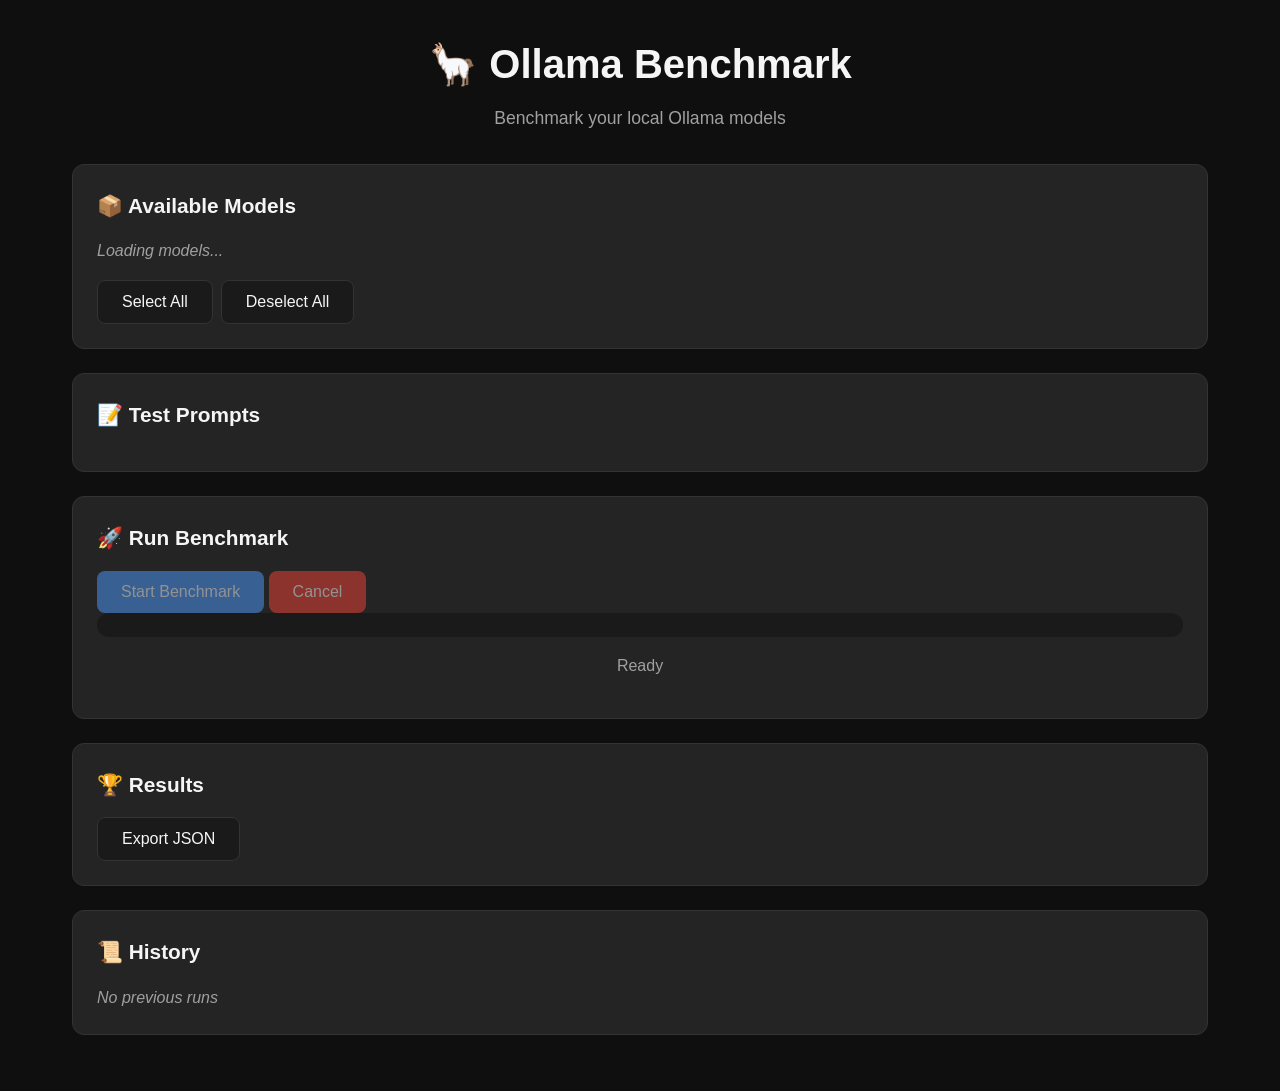
==== static/index.html @ 3a1e4e5f "Initial commit: Ollama Benchmark Tool" ====
<!DOCTYPE html>
<html lang="en">
<head>
    <meta charset="UTF-8">
    <meta name="viewport" content="width=device-width, initial-scale=1.0">
    <title>Ollama Benchmark</title>
    <link rel="stylesheet" href="/static/style.css">
</head>
<body>
    <div class="container">
        <header>
            <h1>🦙 Ollama Benchmark</h1>
            <p class="subtitle">Benchmark your local Ollama models</p>
        </header>

        <section id="model-selection" class="card">
            <h2>📦 Available Models</h2>
            <div id="models-list" class="models-grid">
                <p class="loading">Loading models...</p>
            </div>
            <div class="actions">
                <button id="select-all" class="btn btn-secondary">Select All</button>
                <button id="deselect-all" class="btn btn-secondary">Deselect All</button>
            </div>
        </section>

        <section id="prompts-info" class="card">
            <h2>📝 Test Prompts</h2>
            <div id="prompts-summary"></div>
        </section>

        <section id="benchmark-controls" class="card">
            <h2>🚀 Run Benchmark</h2>
            <div class="controls-row">
                <button id="start-btn" class="btn btn-primary" disabled>
                    Start Benchmark
                </button>
                <button id="cancel-btn" class="btn btn-danger" disabled>
                    Cancel
                </button>
            </div>
            <div id="progress-container" class="hidden">
                <div class="progress-bar">
                    <div id="progress-fill" class="progress-fill"></div>
                </div>
                <p id="progress-text">Ready</p>
            </div>
        </section>

        <section id="results-section" class="card hidden">
            <h2>🏆 Results</h2>
            <div id="results-table"></div>
            <div class="actions">
                <button id="export-btn" class="btn btn-secondary">Export JSON</button>
            </div>
        </section>

        <section id="history-section" class="card">
            <h2>📜 History</h2>
            <div id="history-content">
                <p class="loading">No previous runs</p>
            </div>
        </section>
    </div>

    <script src="/static/app.js"></script>
</body>
</html>
---- static/style.css ----
:root {
    --bg-primary: #0f0f0f;
    --bg-secondary: #1a1a1a;
    --bg-card: #242424;
    --text-primary: #f5f5f5;
    --text-secondary: #a0a0a0;
    --accent: #4f9cff;
    --accent-hover: #3d7acc;
    --success: #4caf50;
    --warning: #ff9800;
    --danger: #f44336;
    --border: #333;
    --gold: #ffd700;
    --silver: #c0c0c0;
    --bronze: #cd7f32;
}

* {
    box-sizing: border-box;
    margin: 0;
    padding: 0;
}

body {
    font-family: -apple-system, BlinkMacSystemFont, 'Segoe UI', Roboto, Oxygen, Ubuntu, sans-serif;
    background: var(--bg-primary);
    color: var(--text-primary);
    line-height: 1.6;
    min-height: 100vh;
}

.container {
    max-width: 1200px;
    margin: 0 auto;
    padding: 2rem;
}

header {
    text-align: center;
    margin-bottom: 2rem;
}

header h1 {
    font-size: 2.5rem;
    margin-bottom: 0.5rem;
}

.subtitle {
    color: var(--text-secondary);
    font-size: 1.1rem;
}

.card {
    background: var(--bg-card);
    border-radius: 12px;
    padding: 1.5rem;
    margin-bottom: 1.5rem;
    border: 1px solid var(--border);
}

.card h2 {
    font-size: 1.3rem;
    margin-bottom: 1rem;
    display: flex;
    align-items: center;
    gap: 0.5rem;
}

.btn {
    padding: 0.75rem 1.5rem;
    border: none;
    border-radius: 8px;
    cursor: pointer;
    font-size: 1rem;
    font-weight: 500;
    transition: all 0.2s ease;
    display: inline-flex;
    align-items: center;
    gap: 0.5rem;
}

.btn:disabled {
    opacity: 0.5;
    cursor: not-allowed;
}

.btn-primary {
    background: var(--accent);
    color: white;
}

.btn-primary:hover:not(:disabled) {
    background: var(--accent-hover);
}

.btn-secondary {
    background: var(--bg-secondary);
    color: var(--text-primary);
    border: 1px solid var(--border);
}

.btn-secondary:hover:not(:disabled) {
    background: var(--border);
}

.btn-danger {
    background: var(--danger);
    color: white;
}

.btn-danger:hover:not(:disabled) {
    opacity: 0.9;
}

.actions {
    margin-top: 1rem;
    display: flex;
    gap: 0.5rem;
}

/* Model checkboxes */
.model-grid {
    display: grid;
    grid-template-columns: repeat(auto-fill, minmax(200px, 1fr));
    gap: 0.75rem;
}

.model-item {
    display: flex;
    align-items: center;
    gap: 0.5rem;
    padding: 0.75rem;
    background: var(--bg-secondary);
    border-radius: 8px;
    cursor: pointer;
    transition: background 0.2s;
}

.model-item:hover {
    background: var(--border);
}

.model-item input[type="checkbox"] {
    width: 18px;
    height: 18px;
    accent-color: var(--accent);
}

.model-item label {
    cursor: pointer;
    flex: 1;
    word-break: break-all;
}

/* Progress */
.progress-bar {
    width: 100%;
    height: 24px;
    background: var(--bg-secondary);
    border-radius: 12px;
    overflow: hidden;
    margin-bottom: 1rem;
}

.progress-fill {
    height: 100%;
    background: linear-gradient(90deg, var(--accent), var(--success));
    border-radius: 12px;
    transition: width 0.3s ease;
    width: 0%;
}

#progress-text {
    text-align: center;
    color: var(--text-secondary);
    margin-bottom: 1rem;
}

#progress-log {
    max-height: 200px;
    overflow-y: auto;
    font-family: 'Monaco', 'Consolas', monospace;
    font-size: 0.85rem;
    background: var(--bg-secondary);
    padding: 1rem;
    border-radius: 8px;
}

.log-entry {
    padding: 0.25rem 0;
    border-bottom: 1px solid var(--border);
}

.log-entry:last-child {
    border-bottom: none;
}

.log-entry.success {
    color: var(--success);
}

.log-entry.error {
    color: var(--danger);
}

.log-entry.info {
    color: var(--accent);
}

/* Results Table */
.results-table {
    width: 100%;
    border-collapse: collapse;
    margin-top: 1rem;
}

.results-table th,
.results-table td {
    padding: 0.75rem;
    text-align: left;
    border-bottom: 1px solid var(--border);
}

.results-table th {
    background: var(--bg-secondary);
    font-weight: 600;
    position: sticky;
    top: 0;
}

.results-table tr:hover {
    background: var(--bg-secondary);
}

.rank-1 { color: var(--gold); font-weight: bold; }
.rank-2 { color: var(--silver); font-weight: bold; }
.rank-3 { color: var(--bronze); font-weight: bold; }

.time-cell {
    font-family: 'Monaco', 'Consolas', monospace;
}

/* Prompts */
.prompt-item {
    background: var(--bg-secondary);
    padding: 1rem;
    border-radius: 8px;
    margin-bottom: 0.75rem;
}

.prompt-category {
    display: inline-block;
    padding: 0.25rem 0.75rem;
    border-radius: 4px;
    font-size: 0.8rem;
    font-weight: 500;
    margin-bottom: 0.5rem;
}

.prompt-category.reasoning { background: #9c27b0; }
.prompt-category.coding { background: #2196f3; }
.prompt-category.creative { background: #ff5722; }
.prompt-category.factual { background: #4caf50; }

.prompt-text {
    color: var(--text-secondary);
    font-size: 0.95rem;
}

/* Checkbox label */
.checkbox-label {
    display: flex;
    align-items: center;
    gap: 0.5rem;
    cursor: pointer;
}

.checkbox-label input[type="checkbox"] {
    width: 18px;
    height: 18px;
    accent-color: var(--accent);
}

.benchmark-controls {
    margin-bottom: 1rem;
}

/* Loading */
.loading {
    color: var(--text-secondary);
    font-style: italic;
}

/* Error state */
.error-message {
    background: rgba(244, 67, 54, 0.1);
    border: 1px solid var(--danger);
    color: var(--danger);
    padding: 1rem;
    border-radius: 8px;
    margin-top: 1rem;
}

/* Footer */
footer {
    text-align: center;
    padding: 2rem;
    color: var(--text-secondary);
    font-size: 0.9rem;
}

footer a {
    color: var(--accent);
    text-decoration: none;
}

footer a:hover {
    text-decoration: underline;
}

/* Responsive */
@media (max-width: 768px) {
    .container {
        padding: 1rem;
    }
    
    header h1 {
        font-size: 1.8rem;
    }
    
    .model-grid {
        grid-template-columns: 1fr;
    }
    
    .results-table {
        font-size: 0.85rem;
    }
    
    .results-table th,
    .results-table td {
        padding: 0.5rem;
    }
}
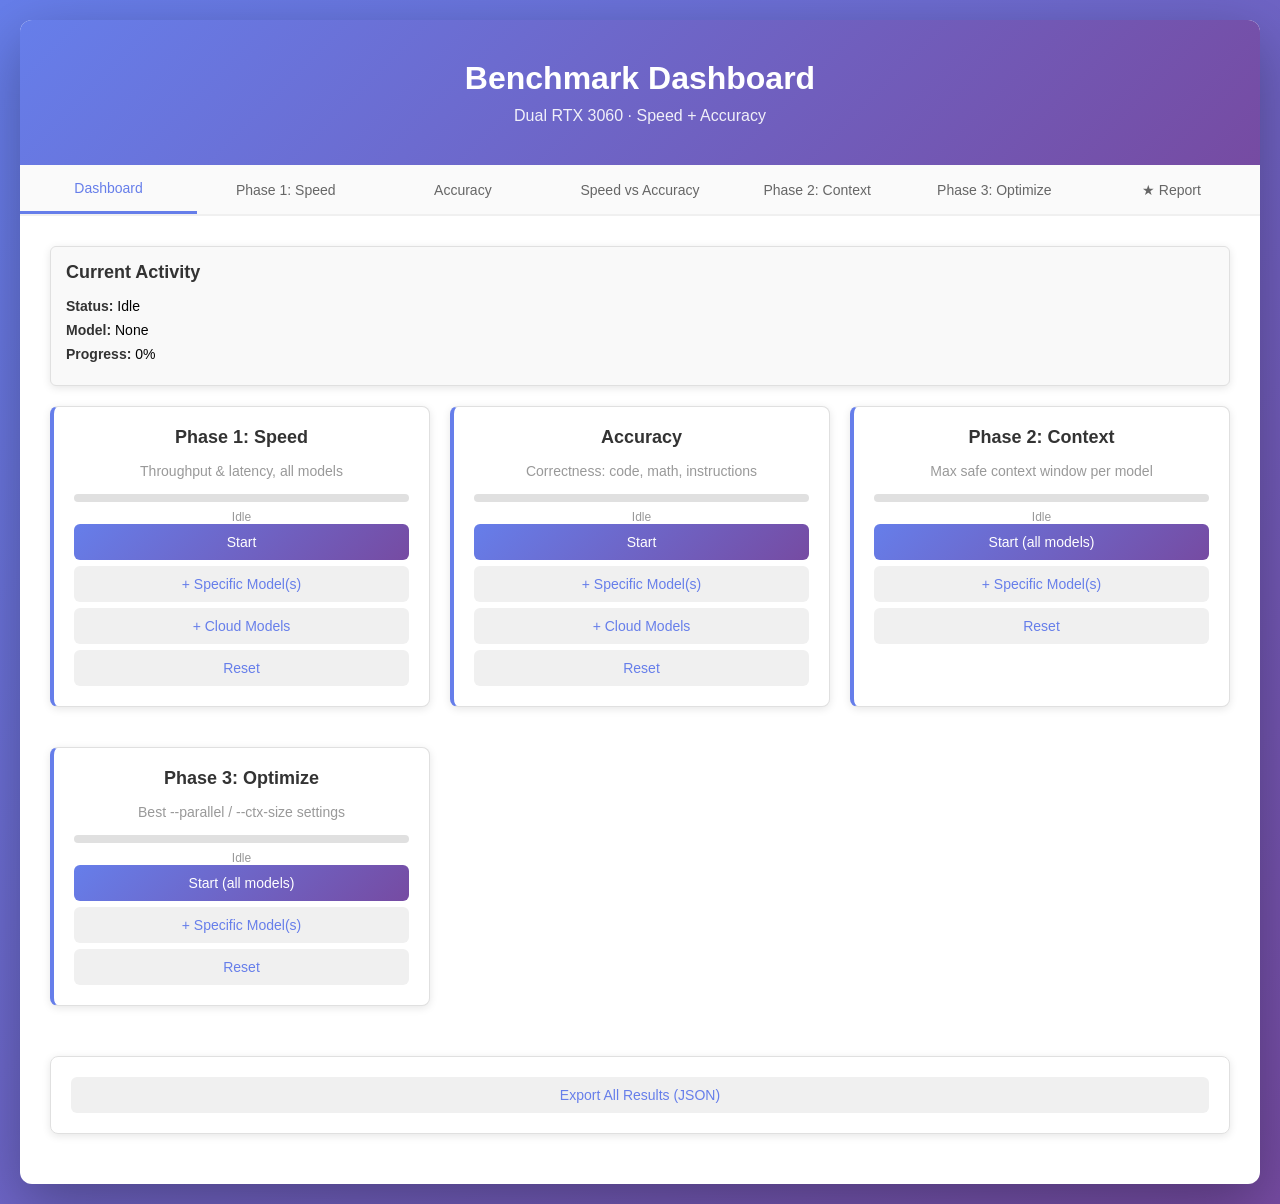
==== commit 53a8b3d5: "Add Ollama optimizer, cloud-only runs, and harden accuracy suite Phase 3 previously skipped any mode" ====
--- a/static/index.html
+++ b/static/index.html
@@ -3,64 +3,195 @@
 <head>
     <meta charset="UTF-8">
     <meta name="viewport" content="width=device-width, initial-scale=1.0">
-    <title>Ollama Benchmark</title>
+    <title>Benchmark Dashboard</title>
     <link rel="stylesheet" href="/static/style.css">
 </head>
 <body>
     <div class="container">
-        <header>
-            <h1>🦙 Ollama Benchmark</h1>
-            <p class="subtitle">Benchmark your local Ollama models</p>
+        <header class="header">
+            <h1>Benchmark Dashboard</h1>
+            <p class="subtitle">Dual RTX 3060 &middot; Speed + Accuracy</p>
         </header>
 
-        <section id="model-selection" class="card">
-            <h2>📦 Available Models</h2>
-            <div id="models-list" class="models-grid">
-                <p class="loading">Loading models...</p>
+        <nav class="nav-tabs">
+            <button class="nav-btn active" data-tab="dashboard">Dashboard</button>
+            <button class="nav-btn" data-tab="phase1">Phase 1: Speed</button>
+            <button class="nav-btn" data-tab="accuracy">Accuracy</button>
+            <button class="nav-btn" data-tab="scatter">Speed vs Accuracy</button>
+            <button class="nav-btn" data-tab="phase2">Phase 2: Context</button>
+            <button class="nav-btn" data-tab="phase3">Phase 3: Optimize</button>
+            <button class="nav-btn" data-tab="report">&#9733; Report</button>
+        </nav>
+
+        <div id="dashboard" class="tab-content active">
+            <div class="card status-info">
+                <h2>Current Activity</h2>
+                <p><strong>Status:</strong> <span id="current-status">Idle</span></p>
+                <p><strong>Model:</strong> <span id="current-model">None</span></p>
+                <p><strong>Progress:</strong> <span id="current-progress">0%</span></p>
+                <button class="btn btn-secondary" id="stop-btn" onclick="stopBenchmark()" style="margin-top:12px; display:none;">Stop Current Run</button>
             </div>
-            <div class="actions">
-                <button id="select-all" class="btn btn-secondary">Select All</button>
-                <button id="deselect-all" class="btn btn-secondary">Deselect All</button>
+
+            <div class="dashboard-grid">
+                <div class="card phase-card">
+                    <h2>Phase 1: Speed</h2>
+                    <p class="phase-desc">Throughput &amp; latency, all models</p>
+                    <div class="progress-bar"><div class="progress-fill" id="p1-progress" style="width: 0%"></div></div>
+                    <p id="p1-status" class="progress-text">Idle</p>
+                    <button class="btn btn-primary" onclick="startPhase1()">Start</button>
+                    <button class="btn btn-secondary" onclick="showModelModal('1m','Run Speed for Specific Models')" style="margin-top:6px;">+ Specific Model(s)</button>
+                    <button class="btn btn-secondary" onclick="showCloudModal('speed')" style="margin-top:6px;">+ Cloud Models</button>
+                    <button class="btn btn-secondary" onclick="resetPhase('speed','Speed')" style="margin-top:6px;">Reset</button>
+                </div>
+
+                <div class="card phase-card">
+                    <h2>Accuracy</h2>
+                    <p class="phase-desc">Correctness: code, math, instructions</p>
+                    <div class="progress-bar"><div class="progress-fill" id="p4-progress" style="width: 0%"></div></div>
+                    <p id="p4-status" class="progress-text">Idle</p>
+                    <button class="btn btn-primary" onclick="startAccuracy()">Start</button>
+                    <button class="btn btn-secondary" onclick="showModelModal('4m','Run Accuracy for Specific Models')" style="margin-top:6px;">+ Specific Model(s)</button>
+                    <button class="btn btn-secondary" onclick="showCloudModal('accuracy')" style="margin-top:6px;">+ Cloud Models</button>
+                    <button class="btn btn-secondary" onclick="resetPhase('accuracy','Accuracy')" style="margin-top:6px;">Reset</button>
+                </div>
+
+                <div class="card phase-card">
+                    <h2>Phase 2: Context</h2>
+                    <p class="phase-desc">Max safe context window per model</p>
+                    <div class="progress-bar"><div class="progress-fill" id="p2-progress" style="width: 0%"></div></div>
+                    <p id="p2-status" class="progress-text">Idle</p>
+                    <button class="btn btn-primary" id="p2-btn" onclick="startPhase2()">Start (all models)</button>
+                    <button class="btn btn-secondary" onclick="showModelModal('2','Profile Context for Specific Models')" style="margin-top:6px;">+ Specific Model(s)</button>
+                    <button class="btn btn-secondary" onclick="resetPhase('context','Context')" style="margin-top:6px;">Reset</button>
+                </div>
+
+                <div class="card phase-card">
+                    <h2>Phase 3: Optimize</h2>
+                    <p class="phase-desc">Best --parallel / --ctx-size settings</p>
+                    <div class="progress-bar"><div class="progress-fill" id="p3-progress" style="width: 0%"></div></div>
+                    <p id="p3-status" class="progress-text">Idle</p>
+                    <button class="btn btn-primary" id="p3-btn" onclick="startPhase3()">Start (all models)</button>
+                    <button class="btn btn-secondary" onclick="showModelModal('3','Optimize Specific Models')" style="margin-top:6px;">+ Specific Model(s)</button>
+                    <button class="btn btn-secondary" onclick="resetPhase('optimize','Optimize')" style="margin-top:6px;">Reset</button>
+                </div>
             </div>
-        </section>
 
-        <section id="prompts-info" class="card">
-            <h2>📝 Test Prompts</h2>
-            <div id="prompts-summary"></div>
-        </section>
+            <div class="card">
+                <button class="btn btn-secondary" onclick="exportResults()">Export All Results (JSON)</button>
+            </div>
+        </div>
 
-        <section id="benchmark-controls" class="card">
-            <h2>🚀 Run Benchmark</h2>
-            <div class="controls-row">
-                <button id="start-btn" class="btn btn-primary" disabled>
-                    Start Benchmark
-                </button>
-                <button id="cancel-btn" class="btn btn-danger" disabled>
-                    Cancel
-                </button>
+        <div id="phase1" class="tab-content">
+            <div class="card">
+                <h2>Phase 1: Speed Results</h2>
+                <p class="phase-desc">Updates live as each model finishes</p>
+                <table class="results-table" id="phase1-table">
+                    <thead>
+                        <tr>
+                            <th>Model</th>
+                            <th>Tokens/sec</th>
+                            <th>Avg Response (ms)</th>
+                            <th>Load Time (ms)</th>
+                        </tr>
+                    </thead>
+                    <tbody id="phase1-body"></tbody>
+                </table>
             </div>
-            <div id="progress-container" class="hidden">
-                <div class="progress-bar">
-                    <div id="progress-fill" class="progress-fill"></div>
-                </div>
-                <p id="progress-text">Ready</p>
+        </div>
+
+        <div id="accuracy" class="tab-content">
+            <div class="card">
+                <h2>Accuracy Results</h2>
+                <p class="phase-desc">30 auto-scored tasks per model: 8 coding (code is executed against unit tests), 8 math, 8 multiple choice, 6 instruction following. Temperature 0. Updates live as each model finishes.</p>
+                <table class="results-table" id="accuracy-table">
+                    <thead>
+                        <tr>
+                            <th>Model</th>
+                            <th>Overall</th>
+                            <th>Coding</th>
+                            <th>Math</th>
+                            <th>Multi-Choice</th>
+                            <th>Instructions</th>
+                        </tr>
+                    </thead>
+                    <tbody id="accuracy-body"></tbody>
+                </table>
             </div>
-        </section>
+        </div>
 
-        <section id="results-section" class="card hidden">
-            <h2>🏆 Results</h2>
-            <div id="results-table"></div>
-            <div class="actions">
-                <button id="export-btn" class="btn btn-secondary">Export JSON</button>
+        <div id="scatter" class="tab-content">
+            <div class="card">
+                <h2>Speed vs Accuracy</h2>
+                <p class="phase-desc">Each dot is a model. <strong>Up</strong> = more accurate, <strong>right</strong> = faster. The sweet spot is the <strong>top-right</strong>: fast AND correct. Needs both a Phase 1 speed score and an accuracy score to appear. <strong>&#9632; squares are cloud models</strong> &mdash; their speed reflects network + Ollama's hosted throughput, not this rig's hardware, so don't compare them directly to local tok/s.</p>
+                <div id="scatter-plot" style="width:100%; overflow-x:auto;"></div>
+                <div id="scatter-empty" class="phase-desc"></div>
             </div>
-        </section>
+        </div>
 
-        <section id="history-section" class="card">
-            <h2>📜 History</h2>
-            <div id="history-content">
-                <p class="loading">No previous runs</p>
+        <div id="phase2" class="tab-content">
+            <div class="card">
+                <h2>Phase 2: Context Profiling Results</h2>
+                <div id="phase2-body"><p class="phase-desc">No results yet. Run Phase 2 from the Dashboard tab after Phase 1 completes.</p></div>
             </div>
-        </section>
+        </div>
+
+        <div id="phase3" class="tab-content">
+            <div class="card">
+                <h2>Phase 3: Server Optimization Results</h2>
+                <div id="phase3-body"><p class="phase-desc">No results yet. Run Phase 3 from the Dashboard tab after Phase 2 completes.</p></div>
+            </div>
+        </div>
+
+        <div id="report" class="tab-content">
+            <div class="report-stats" id="report-summary">
+                <div class="report-stat"><div class="report-stat-val">—</div><div class="report-stat-label">Models Benchmarked</div></div>
+                <div class="report-stat"><div class="report-stat-val">—</div><div class="report-stat-label">Full Score Available</div></div>
+                <div class="report-stat"><div class="report-stat-val">—</div><div class="report-stat-label">Perfect Accuracy</div></div>
+                <div class="report-stat"><div class="report-stat-val">—</div><div class="report-stat-label">Fastest ≥90% Accurate</div></div>
+            </div>
+
+            <div class="card">
+                <h2>Overall Rankings</h2>
+                <p class="phase-desc">Composite score = 65% accuracy + 35% speed (capped at 80 tok/s). Solid bar = accuracy contribution &middot; faded bar = speed contribution. Hover a bar for details.</p>
+                <div id="report-score-chart"></div>
+            </div>
+
+            <div class="card">
+                <h2>Accuracy by Category</h2>
+                <p class="phase-desc">Each cell shows the score for that model + category. Color intensity reflects the percentage — green is better.</p>
+                <div id="report-heatmap" style="overflow-x:auto;"></div>
+            </div>
+
+            <div class="card">
+                <h2>Use-Case Decision Guide</h2>
+                <p class="phase-desc">Best model for each task type, computed live from current benchmark data.</p>
+                <div id="report-usecases" class="usecase-grid"></div>
+            </div>
+
+            <div id="report-tiers"></div>
+
+            <div class="card" style="margin-top:20px;">
+                <p class="phase-desc" style="font-size:12px;" id="report-footer">Score formula: composite = (accuracy% × 0.65) + (min(tok/s ÷ 80, 1.0) × 100 × 0.35) &middot; Phase 2 context profiling and Phase 3 optimization data will enrich this report once those phases are run.</p>
+            </div>
+        </div>
+    </div>
+
+    <div id="modal" class="modal">
+        <div class="modal-content">
+            <span class="close" onclick="closeModal()">&times;</span>
+            <h2 id="modal-title">Select Models</h2>
+            <div id="modal-models" style="margin: 20px 0; max-height: 300px; overflow-y: auto;"></div>
+            <button class="btn btn-primary" onclick="submitModels()">Start</button>
+        </div>
+    </div>
+
+    <div id="hf-modal" class="modal">
+        <div class="modal-content" style="max-width: 640px;">
+            <span class="close" onclick="closeHfModal()">&times;</span>
+            <h2 id="hf-modal-title">Find a llama.cpp-compatible GGUF</h2>
+            <p class="phase-desc" id="hf-modal-desc"></p>
+            <div id="hf-modal-body" style="margin: 16px 0; max-height: 400px; overflow-y: auto;"></div>
+        </div>
     </div>
 
     <script src="/static/app.js"></script>
--- a/static/style.css
+++ b/static/style.css
@@ -1,343 +1,521 @@
-:root {
-    --bg-primary: #0f0f0f;
-    --bg-secondary: #1a1a1a;
-    --bg-card: #242424;
-    --text-primary: #f5f5f5;
-    --text-secondary: #a0a0a0;
-    --accent: #4f9cff;
-    --accent-hover: #3d7acc;
-    --success: #4caf50;
-    --warning: #ff9800;
-    --danger: #f44336;
-    --border: #333;
-    --gold: #ffd700;
-    --silver: #c0c0c0;
-    --bronze: #cd7f32;
-}
-
 * {
-    box-sizing: border-box;
     margin: 0;
     padding: 0;
+    box-sizing: border-box;
 }
 
 body {
-    font-family: -apple-system, BlinkMacSystemFont, 'Segoe UI', Roboto, Oxygen, Ubuntu, sans-serif;
-    background: var(--bg-primary);
-    color: var(--text-primary);
-    line-height: 1.6;
+    font-family: -apple-system, BlinkMacSystemFont, 'Segoe UI', Roboto, sans-serif;
+    background: linear-gradient(135deg, #667eea 0%, #764ba2 100%);
     min-height: 100vh;
+    padding: 20px;
 }
 
 .container {
-    max-width: 1200px;
+    max-width: 1400px;
     margin: 0 auto;
-    padding: 2rem;
-}
-
-header {
+    background: white;
+    border-radius: 12px;
+    box-shadow: 0 20px 60px rgba(0,0,0,0.3);
+    overflow: hidden;
+}
+
+.header {
+    background: linear-gradient(135deg, #667eea 0%, #764ba2 100%);
+    color: white;
+    padding: 40px 20px;
     text-align: center;
-    margin-bottom: 2rem;
-}
-
-header h1 {
-    font-size: 2.5rem;
-    margin-bottom: 0.5rem;
+}
+
+.header h1 {
+    font-size: 32px;
+    margin-bottom: 10px;
 }
 
 .subtitle {
-    color: var(--text-secondary);
-    font-size: 1.1rem;
+    font-size: 16px;
+    opacity: 0.9;
+}
+
+.nav-tabs {
+    display: flex;
+    border-bottom: 2px solid #f0f0f0;
+    background: #fafafa;
+    flex-wrap: wrap;
+}
+
+.nav-btn {
+    flex: 1;
+    padding: 15px 20px;
+    border: none;
+    background: none;
+    cursor: pointer;
+    font-size: 14px;
+    font-weight: 500;
+    color: #666;
+    transition: all 0.3s;
+    min-width: 120px;
+}
+
+.nav-btn:hover {
+    background: #f0f0f0;
+}
+
+.nav-btn.active {
+    color: #667eea;
+    border-bottom: 3px solid #667eea;
+}
+
+.tab-content {
+    display: none;
+    padding: 30px;
+    animation: fadeIn 0.3s;
+}
+
+.tab-content.active {
+    display: block;
+}
+
+@keyframes fadeIn {
+    from { opacity: 0; transform: translateY(10px); }
+    to { opacity: 1; transform: translateY(0); }
+}
+
+.dashboard-grid {
+    display: grid;
+    grid-template-columns: repeat(auto-fit, minmax(300px, 1fr));
+    gap: 20px;
+    margin-bottom: 30px;
 }
 
 .card {
-    background: var(--bg-card);
-    border-radius: 12px;
-    padding: 1.5rem;
-    margin-bottom: 1.5rem;
-    border: 1px solid var(--border);
+    background: white;
+    border: 1px solid #e0e0e0;
+    border-radius: 8px;
+    padding: 20px;
+    box-shadow: 0 2px 8px rgba(0,0,0,0.1);
+    margin-bottom: 20px;
 }
 
 .card h2 {
-    font-size: 1.3rem;
-    margin-bottom: 1rem;
-    display: flex;
-    align-items: center;
-    gap: 0.5rem;
+    margin-bottom: 15px;
+    color: #333;
+    font-size: 18px;
+}
+
+.card h3 {
+    margin-bottom: 15px;
+    color: #333;
+    font-size: 16px;
+}
+
+.phase-card {
+    border-left: 4px solid #667eea;
+    text-align: center;
+}
+
+.phase-desc {
+    color: #999;
+    font-size: 14px;
+    margin-bottom: 15px;
+}
+
+.status-badge {
+    display: inline-block;
+    padding: 5px 12px;
+    border-radius: 20px;
+    font-size: 12px;
+    font-weight: 600;
+    margin-bottom: 15px;
+    background: #e8f0fe;
+    color: #667eea;
+}
+
+.progress-container {
+    margin: 20px 0;
+}
+
+.progress-bar {
+    width: 100%;
+    height: 8px;
+    background: #e0e0e0;
+    border-radius: 4px;
+    overflow: hidden;
+    margin-bottom: 8px;
+}
+
+.progress-fill {
+    height: 100%;
+    background: linear-gradient(90deg, #667eea, #764ba2);
+    transition: width 0.3s;
+}
+
+.progress-text {
+    font-size: 12px;
+    color: #999;
 }
 
 .btn {
-    padding: 0.75rem 1.5rem;
+    padding: 10px 20px;
     border: none;
-    border-radius: 8px;
+    border-radius: 6px;
     cursor: pointer;
-    font-size: 1rem;
+    font-size: 14px;
     font-weight: 500;
-    transition: all 0.2s ease;
-    display: inline-flex;
-    align-items: center;
-    gap: 0.5rem;
-}
-
-.btn:disabled {
+    transition: all 0.3s;
+    width: 100%;
+}
+
+.btn-primary {
+    background: linear-gradient(135deg, #667eea, #764ba2);
+    color: white;
+}
+
+.btn-primary:hover:not(:disabled) {
+    transform: translateY(-2px);
+    box-shadow: 0 8px 16px rgba(102, 126, 234, 0.4);
+}
+
+.btn-primary:disabled {
     opacity: 0.5;
     cursor: not-allowed;
 }
 
-.btn-primary {
-    background: var(--accent);
-    color: white;
-}
-
-.btn-primary:hover:not(:disabled) {
-    background: var(--accent-hover);
-}
-
 .btn-secondary {
-    background: var(--bg-secondary);
-    color: var(--text-primary);
-    border: 1px solid var(--border);
+    background: #f0f0f0;
+    color: #667eea;
 }
 
 .btn-secondary:hover:not(:disabled) {
-    background: var(--border);
-}
-
-.btn-danger {
-    background: var(--danger);
-    color: white;
-}
-
-.btn-danger:hover:not(:disabled) {
-    opacity: 0.9;
-}
-
-.actions {
-    margin-top: 1rem;
-    display: flex;
-    gap: 0.5rem;
-}
-
-/* Model checkboxes */
-.model-grid {
-    display: grid;
-    grid-template-columns: repeat(auto-fill, minmax(200px, 1fr));
-    gap: 0.75rem;
-}
-
-.model-item {
-    display: flex;
-    align-items: center;
-    gap: 0.5rem;
-    padding: 0.75rem;
-    background: var(--bg-secondary);
-    border-radius: 8px;
-    cursor: pointer;
-    transition: background 0.2s;
-}
-
-.model-item:hover {
-    background: var(--border);
-}
-
-.model-item input[type="checkbox"] {
-    width: 18px;
-    height: 18px;
-    accent-color: var(--accent);
-}
-
-.model-item label {
-    cursor: pointer;
-    flex: 1;
-    word-break: break-all;
-}
-
-/* Progress */
-.progress-bar {
-    width: 100%;
-    height: 24px;
-    background: var(--bg-secondary);
-    border-radius: 12px;
-    overflow: hidden;
-    margin-bottom: 1rem;
-}
-
-.progress-fill {
-    height: 100%;
-    background: linear-gradient(90deg, var(--accent), var(--success));
-    border-radius: 12px;
-    transition: width 0.3s ease;
-    width: 0%;
-}
-
-#progress-text {
-    text-align: center;
-    color: var(--text-secondary);
-    margin-bottom: 1rem;
-}
-
-#progress-log {
-    max-height: 200px;
-    overflow-y: auto;
-    font-family: 'Monaco', 'Consolas', monospace;
-    font-size: 0.85rem;
-    background: var(--bg-secondary);
-    padding: 1rem;
-    border-radius: 8px;
-}
-
-.log-entry {
-    padding: 0.25rem 0;
-    border-bottom: 1px solid var(--border);
-}
-
-.log-entry:last-child {
-    border-bottom: none;
-}
-
-.log-entry.success {
-    color: var(--success);
-}
-
-.log-entry.error {
-    color: var(--danger);
-}
-
-.log-entry.info {
-    color: var(--accent);
-}
-
-/* Results Table */
+    background: #e0e0e0;
+}
+
+.btn-secondary:disabled {
+    opacity: 0.5;
+    cursor: not-allowed;
+}
+
 .results-table {
     width: 100%;
     border-collapse: collapse;
-    margin-top: 1rem;
-}
-
-.results-table th,
+    margin-top: 20px;
+}
+
+.results-table th {
+    background: #f5f5f5;
+    padding: 12px;
+    text-align: left;
+    font-weight: 600;
+    color: #333;
+    border-bottom: 2px solid #ddd;
+}
+
 .results-table td {
-    padding: 0.75rem;
+    padding: 12px;
+    border-bottom: 1px solid #eee;
+}
+
+.results-table tr:hover {
+    background: #f9f9f9;
+}
+
+.status-info {
+    background: #f9f9f9;
+    padding: 15px;
+    border-radius: 6px;
+}
+
+.status-info p {
+    margin: 8px 0;
+    font-size: 14px;
+}
+
+.status-info strong {
+    color: #333;
+}
+
+.modal {
+    display: none;
+    position: fixed;
+    z-index: 1000;
+    left: 0;
+    top: 0;
+    width: 100%;
+    height: 100%;
+    background: rgba(0,0,0,0.5);
+}
+
+.modal-content {
+    background: white;
+    margin: 50px auto;
+    padding: 30px;
+    border-radius: 8px;
+    max-width: 500px;
+    box-shadow: 0 10px 40px rgba(0,0,0,0.3);
+}
+
+.close {
+    color: #aaa;
+    float: right;
+    font-size: 28px;
+    font-weight: bold;
+    cursor: pointer;
+}
+
+.close:hover {
+    color: #000;
+}
+
+/* ── Report Tab ─────────────────────────────────────────────────────────── */
+
+.report-stats {
+    display: flex;
+    gap: 16px;
+    margin-bottom: 24px;
+    flex-wrap: wrap;
+}
+
+.report-stat {
+    flex: 1;
+    min-width: 160px;
+    background: white;
+    border: 1px solid #e0e0e0;
+    border-radius: 8px;
+    padding: 18px 20px;
+    box-shadow: 0 2px 8px rgba(0,0,0,0.06);
+    text-align: center;
+}
+
+.report-stat-val {
+    font-size: 28px;
+    font-weight: 700;
+    color: #667eea;
+    line-height: 1.1;
+}
+
+.report-stat-label {
+    font-size: 12px;
+    color: #999;
+    margin-top: 4px;
+    text-transform: uppercase;
+    letter-spacing: 0.04em;
+}
+
+.report-stat-sub {
+    font-size: 11px;
+    color: #667eea;
+    margin-top: 4px;
+    font-weight: 500;
+    overflow: hidden;
+    text-overflow: ellipsis;
+    white-space: nowrap;
+}
+
+/* Heatmap table */
+.heatmap-table {
+    width: 100%;
+    border-collapse: collapse;
+    font-size: 13px;
+    margin-top: 8px;
+}
+
+.heatmap-table th {
+    background: #f5f5f5;
+    padding: 10px 14px;
+    text-align: center;
+    font-weight: 600;
+    color: #333;
+    border-bottom: 2px solid #ddd;
+    white-space: nowrap;
+}
+
+.heatmap-table th:first-child {
     text-align: left;
-    border-bottom: 1px solid var(--border);
-}
-
-.results-table th {
-    background: var(--bg-secondary);
-    font-weight: 600;
-    position: sticky;
-    top: 0;
-}
-
-.results-table tr:hover {
-    background: var(--bg-secondary);
-}
-
-.rank-1 { color: var(--gold); font-weight: bold; }
-.rank-2 { color: var(--silver); font-weight: bold; }
-.rank-3 { color: var(--bronze); font-weight: bold; }
-
-.time-cell {
-    font-family: 'Monaco', 'Consolas', monospace;
-}
-
-/* Prompts */
-.prompt-item {
-    background: var(--bg-secondary);
-    padding: 1rem;
+}
+
+.heatmap-table td {
+    padding: 7px 14px;
+    border-bottom: 1px solid #f0f0f0;
+    text-align: center;
+    font-weight: 600;
+    font-size: 12px;
+}
+
+.heatmap-table td:first-child {
+    text-align: left;
+    font-weight: 400;
+    font-size: 13px;
+    color: #333;
+    white-space: nowrap;
+}
+
+.heatmap-table tr:hover td {
+    filter: brightness(0.96);
+}
+
+/* Use-case guide */
+.usecase-grid {
+    display: grid;
+    grid-template-columns: repeat(auto-fill, minmax(280px, 1fr));
+    gap: 14px;
+    margin-top: 8px;
+}
+
+.usecase-card {
+    border: 1px solid #e8e8e8;
     border-radius: 8px;
-    margin-bottom: 0.75rem;
-}
-
-.prompt-category {
+    padding: 16px;
+    background: #fafafa;
+}
+
+.usecase-card-header {
+    display: flex;
+    align-items: center;
+    gap: 8px;
+    margin-bottom: 8px;
+}
+
+.usecase-icon {
+    font-size: 20px;
+    line-height: 1;
+}
+
+.usecase-title {
+    font-size: 14px;
+    font-weight: 600;
+    color: #333;
+}
+
+.usecase-desc {
+    font-size: 12px;
+    color: #888;
+    margin-bottom: 10px;
+}
+
+.usecase-pick {
+    display: flex;
+    flex-direction: column;
+    gap: 5px;
+}
+
+.usecase-pick-row {
+    display: flex;
+    align-items: baseline;
+    gap: 8px;
+}
+
+.usecase-pick-label {
+    font-size: 10px;
+    color: #aaa;
+    text-transform: uppercase;
+    letter-spacing: 0.04em;
+    min-width: 48px;
+    flex-shrink: 0;
+}
+
+.usecase-pick-model {
+    font-size: 12px;
+    font-weight: 600;
+    color: #667eea;
+    overflow: hidden;
+    text-overflow: ellipsis;
+    white-space: nowrap;
+}
+
+.usecase-pick-meta {
+    font-size: 11px;
+    color: #999;
+    white-space: nowrap;
+}
+
+/* Tier cards */
+.report-tier {
+    border: 1px solid #e0e0e0;
+    border-radius: 8px;
+    padding: 18px 20px;
+    margin-bottom: 14px;
+    background: white;
+    box-shadow: 0 2px 8px rgba(0,0,0,0.05);
+}
+
+.report-tier-header {
+    display: flex;
+    align-items: center;
+    gap: 10px;
+    margin-bottom: 12px;
+}
+
+.tier-badge {
     display: inline-block;
-    padding: 0.25rem 0.75rem;
-    border-radius: 4px;
-    font-size: 0.8rem;
+    width: 36px;
+    height: 36px;
+    border-radius: 6px;
+    font-size: 14px;
+    font-weight: 800;
+    line-height: 36px;
+    text-align: center;
+    color: white;
+    flex-shrink: 0;
+}
+
+.report-tier-title {
+    font-size: 15px;
+    font-weight: 600;
+    color: #333;
+}
+
+.report-tier-desc {
+    font-size: 12px;
+    color: #888;
+    margin-top: 1px;
+}
+
+.model-chips {
+    display: flex;
+    flex-wrap: wrap;
+    gap: 8px;
+}
+
+.model-chip {
+    display: inline-flex;
+    flex-direction: column;
+    padding: 6px 12px;
+    border-radius: 6px;
+    font-size: 12px;
     font-weight: 500;
-    margin-bottom: 0.5rem;
-}
-
-.prompt-category.reasoning { background: #9c27b0; }
-.prompt-category.coding { background: #2196f3; }
-.prompt-category.creative { background: #ff5722; }
-.prompt-category.factual { background: #4caf50; }
-
-.prompt-text {
-    color: var(--text-secondary);
-    font-size: 0.95rem;
-}
-
-/* Checkbox label */
-.checkbox-label {
-    display: flex;
-    align-items: center;
-    gap: 0.5rem;
-    cursor: pointer;
-}
-
-.checkbox-label input[type="checkbox"] {
-    width: 18px;
-    height: 18px;
-    accent-color: var(--accent);
-}
-
-.benchmark-controls {
-    margin-bottom: 1rem;
-}
-
-/* Loading */
-.loading {
-    color: var(--text-secondary);
-    font-style: italic;
-}
-
-/* Error state */
-.error-message {
-    background: rgba(244, 67, 54, 0.1);
-    border: 1px solid var(--danger);
-    color: var(--danger);
-    padding: 1rem;
-    border-radius: 8px;
-    margin-top: 1rem;
-}
-
-/* Footer */
-footer {
-    text-align: center;
-    padding: 2rem;
-    color: var(--text-secondary);
-    font-size: 0.9rem;
-}
-
-footer a {
-    color: var(--accent);
-    text-decoration: none;
-}
-
-footer a:hover {
-    text-decoration: underline;
-}
-
-/* Responsive */
+    border: 1px solid currentColor;
+    line-height: 1.3;
+    cursor: default;
+}
+
+.model-chip-name {
+    font-weight: 600;
+}
+
+.model-chip-meta {
+    font-size: 10px;
+    opacity: 0.75;
+}
+
 @media (max-width: 768px) {
-    .container {
-        padding: 1rem;
-    }
-    
-    header h1 {
-        font-size: 1.8rem;
-    }
-    
-    .model-grid {
+    .dashboard-grid {
         grid-template-columns: 1fr;
     }
-    
-    .results-table {
-        font-size: 0.85rem;
+
+    .nav-btn {
+        flex: 1;
+        min-width: auto;
     }
-    
-    .results-table th,
-    .results-table td {
-        padding: 0.5rem;
+
+    .header h1 {
+        font-size: 24px;
     }
-}
+
+    .report-stats {
+        flex-direction: column;
+    }
+
+    .usecase-grid {
+        grid-template-columns: 1fr;
+    }
+}
